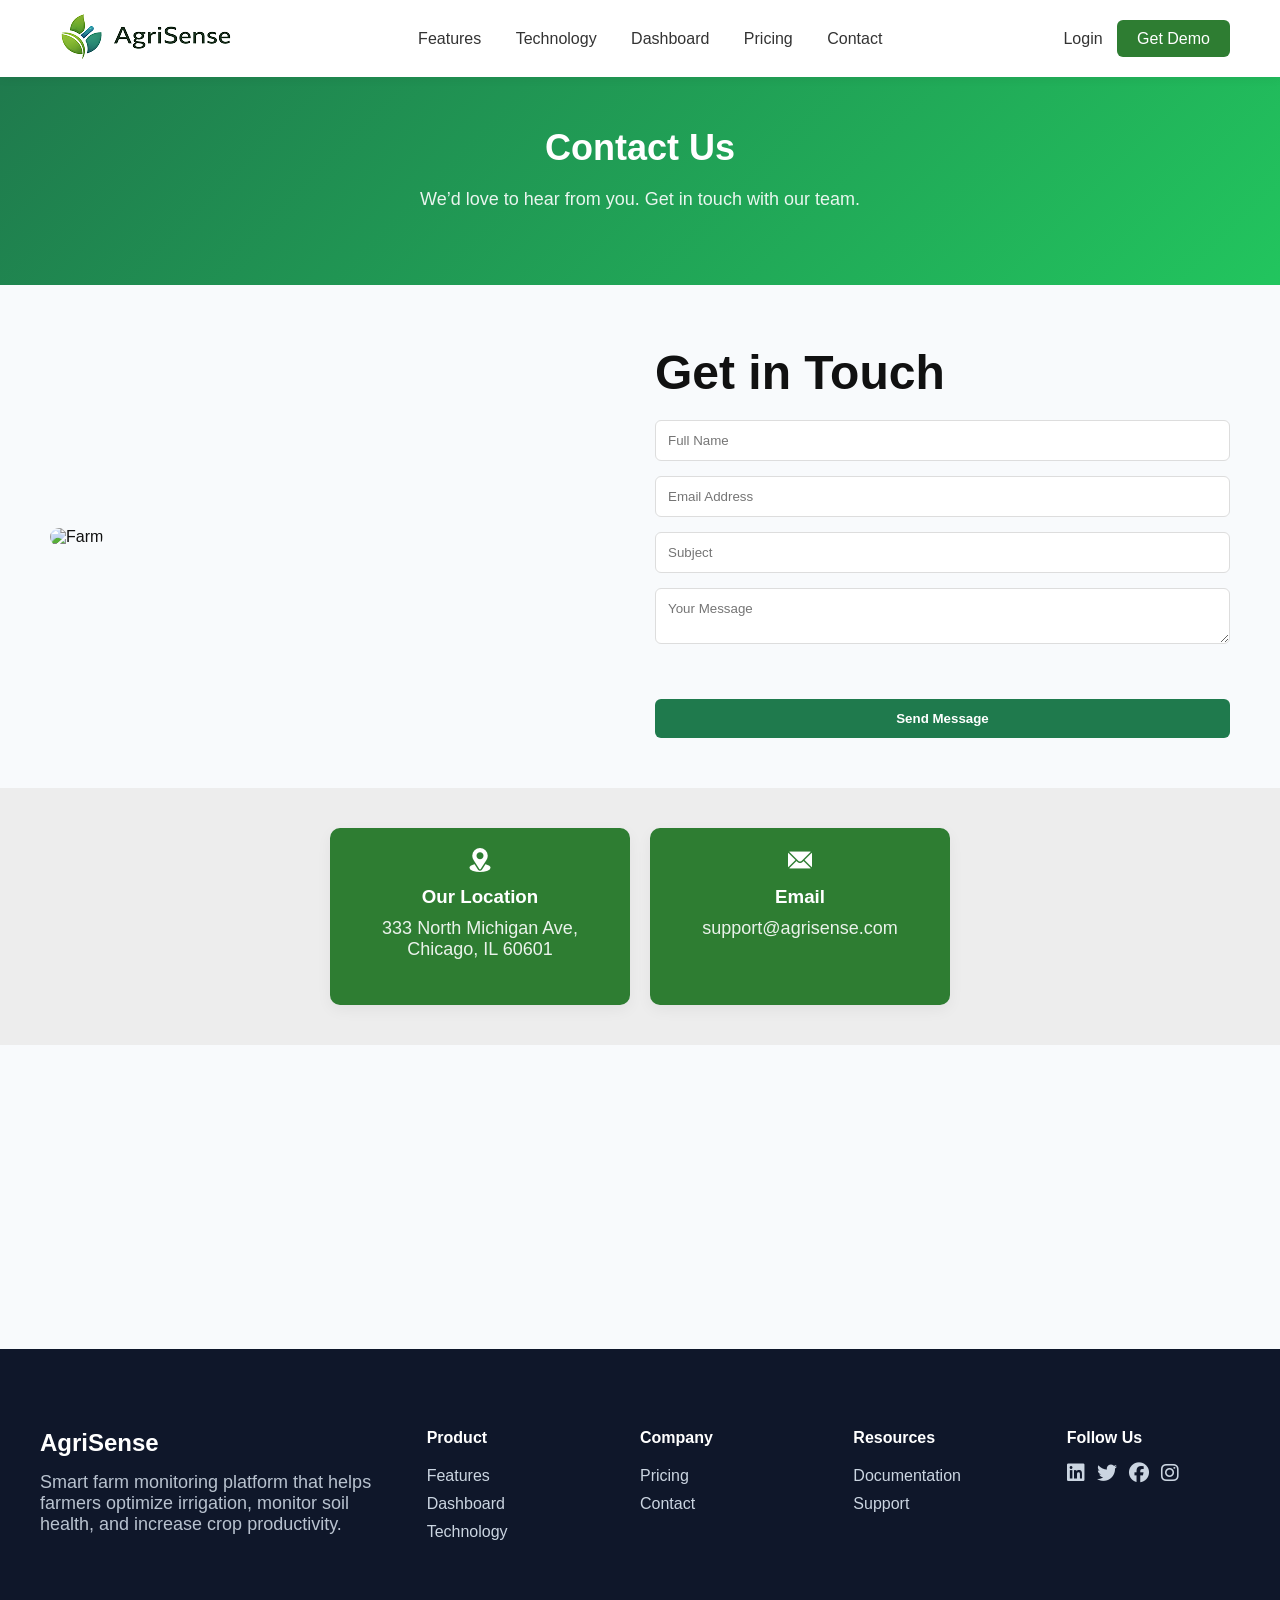
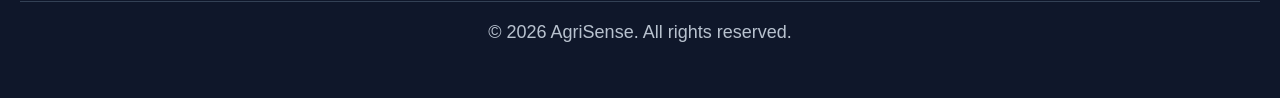
==== contact.html @ ccce17c8 "Add files via upload First commit" ====
<!DOCTYPE html>
<html lang="en">

<head>
    <meta charset="UTF-8">
    <title>AgriSense</title>
    <link rel="stylesheet" href="assets/css/style.css">
    <link rel="stylesheet" href="https://cdnjs.cloudflare.com/ajax/libs/font-awesome/6.5.0/css/all.min.css">
</head>

<body>

    <!-- Navbar -->
    <header class="navbar">
        <div class="logo">
            <a href="/"><img src="assets/images/logo.png" alt=""></a>
        </div>
        <nav>
            <a href="/#features">Features</a>
            <a href="technology.html">Technology</a>
            <a href="/#dashboard">Dashboard</a>
            <a href="pricing.html">Pricing</a>
            <a href="contact.html">Contact</a>
        </nav>
        <div class="nav-btns">
            <a href="login.html" class="login">Login</a>
            <a href="javascript:void(0)" class="demo" onclick="openModal()">Get Demo</a>
        </div>
    </header>


    <section class="banner">
        <h1>Contact Us</h1>
        <p>We’d love to hear from you. Get in touch with our team.</p>
    </section>

    <!-- CONTACT SECTION -->
    <section class="contact-container">

        <!-- LEFT IMAGE -->
        <div class="contact-image">
            <img src="assets/images/contact-image.jpg" alt="Farm">
        </div>

        <!-- RIGHT FORM -->
        <div class="contact-form">
            <h2>Get in Touch</h2>
            <form id="contactform">
                <input type="text" id="name1" placeholder="Full Name" required>
                <input type="email" id="email1" placeholder="Email Address" required>
                <input type="text" id="subject1" placeholder="Subject" required>

                <textarea id="message1" placeholder="Your Message" required></textarea>

                <p class="form-msg" id="formMsg"></p>

                <button type="submit">Send Message</button>
            </form>

        </div>

    </section>

    <!-- CONTACT INFO -->
    <section class="contact-info">

        <div class="info-card">
            <img src="assets/images/location.png">
            <h3>Our Location</h3>
            <p>333 North Michigan Ave, Chicago, IL 60601</p>
        </div>

        <div class="info-card">
            <img src="assets/images/mail.png">
            <h3>Email</h3>
            <p>support@agrisense.com</p>
        </div>

    </section>

    <!-- MAP -->
    <section class="map">
        <iframe
            src="https://www.google.com/maps/embed?pb=!1m18!1m12!1m3!1d2161.92524422779!2d-87.6268743253891!3d41.88790976480216!2m3!1f0!2f0!3f0!3m2!1i1024!2i768!4f13.1!3m3!1m2!1s0x880e2caf27de8c59%3A0x4c0ea507e15569c0!2s333%20N%20Michigan%20Ave%2C%20Chicago%2C%20IL%2060601%2C%20USA!5e1!3m2!1sen!2sin!4v1774599712881!5m2!1sen!2sin"
            width="600" height="450" style="border:0;" allowfullscreen="" loading="lazy"
            referrerpolicy="no-referrer-when-downgrade"></iframe>
    </section>
    <!-- Footer -->
    <footer class="footer">

        <div class="footer-container">

            <!-- Logo + About -->
            <div class="footer-col">
                <h3 class="footer-logo">AgriSense</h3>
                <p>
                    Smart farm monitoring platform that helps farmers optimize irrigation,
                    monitor soil health, and increase crop productivity.
                </p>
            </div>

            <!-- Product -->
            <div class="footer-col">
                <h4>Product</h4>
                <ul>
                    <li><a href="/#features">Features</a></li>
                    <li><a href="/#dashboard">Dashboard</a></li>
                    <li><a href="technology.html">Technology</a></li>
                </ul>
            </div>

            <!-- Company -->
            <div class="footer-col">
                <h4>Company</h4>
                <ul>
                    <!-- <li><a href="comming-soon.html">About</a></li> -->
                    <li><a href="pricing.html">Pricing</a></li>
                    <li><a href="contact.html">Contact</a></li>
                </ul>
            </div>

            <!-- Resources -->
            <div class="footer-col">
                <h4>Resources</h4>
                <ul>
                    <li><a href="contact.html">Documentation</a></li>
                    <!-- <li><a href="comming-soon.html">Blog</a></li> -->
                    <li><a href="contact.html">Support</a></li>
                </ul>
            </div>
            <!-- Social -->
            <div class="footer-col">
                <h4>Follow Us</h4>
                <div class="social-icons">
                    <a href="contact.html"><i class="fab fa-linkedin"></i></a>
                    <a href="contact.html"><i class="fab fa-twitter"></i></a>
                    <a href="contact.html"><i class="fab fa-facebook"></i></a>
                    <a href="contact.html"><i class="fab fa-instagram"></i></a>
                </div>
            </div>
        </div>

        <div class="footer-bottom">
            <p>© 2026 AgriSense. All rights reserved.</p>
        </div>

    </footer>
    <div class="modal" id="demoModal">

        <div class="modal-content" id="modalBox">

            <span class="close" onclick="closeModal()">&times;</span>

            <h2>Request a Demo</h2>
            <p>See how AgriSense can transform your farm.</p>

            <form id="demoForm">

                <input type="text" id="name" placeholder="Full Name" required>
                <input type="email" id="email" placeholder="Email Address" required>
                <input type="text" id="farm" maxlength="10" placeholder="Farm Size" required>

                <p class="error" id="formError"></p>

                <button type="submit">Submit Request</button>

            </form>

        </div>

    </div>
    <script>
        const modal = document.getElementById("demoModal");
        const form = document.getElementById("demoForm");
        const error = document.getElementById("formError");
        const box = document.getElementById("modalBox");

        function openModal() {
            document.getElementById("demoModal").style.display = "flex";
        }

        function closeModal() {
            document.getElementById("demoModal").style.display = "none";
        }

        /* close outside */
        window.onclick = function (e) {
            const modal = document.getElementById("demoModal");
            if (e.target === modal) {
                modal.style.display = "none";
            }
        }

        /* FORM VALIDATION */
        form.addEventListener("submit", function (e) {
            e.preventDefault();

            const name = document.getElementById("name").value;
            const email = document.getElementById("email").value;

            if (name === "" || email === "") {
                error.innerText = "Please fill all required fields";

                box.classList.add("shake");
                setTimeout(() => box.classList.remove("shake"), 300);
            } else {
                error.classList.add("success");
                error.innerText = "✅ Request submitted successfully!";

                form.reset();
            }
        });

        const contactform = document.getElementById("contactform");
        const msg = document.getElementById("formMsg");

        contactform.addEventListener("submit", function (e) {
            e.preventDefault();

            const name = document.getElementById("name1").value.trim();
            const email = document.getElementById("email1").value.trim();
            const subject = document.getElementById("subject1").value.trim();
            const message = document.getElementById("message1").value.trim();

            // Email regex
            const emailPattern = /^[^ ]+@[^ ]+\.[a-z]{2,3}$/;

            if (name === "" || email === "" || message === "") {
                showError("Please fill all required fields");
            }
            else if (!email.match(emailPattern)) {
                showError("Please enter a valid email");
            }
            else {
                msg.classList.remove("error");
                msg.classList.add("success");
                msg.innerText = "✅ Thank you for contacting us. We will get back to you shortly.";
                contactform.reset();
            }
        });

        function showError(text) {
            msg.classList.remove("success");
            msg.classList.add("error");
            msg.innerText = text;
        }
        document.getElementById("farm").addEventListener("input", function () {
            this.value = this.value.replace(/[^0-9]/g, "");
        });
    </script>

</body>

</html>
---- assets/css/style.css ----
* {
    margin: 0;
    padding: 0;
    box-sizing: border-box;
    font-family: Arial;
}

body {
    background: #f8fafc;
    color: #111;
    font-family: sans-serif;
}

a {
    text-decoration: none;

}

/* Navbar */

.navbar {
    position: fixed;
    display: flex;
    justify-content: space-between;
    top: 0;
    align-items: center;
    padding: 5px 50px;
    width: 100%;
    z-index: 1000;
    background: white;
    backdrop-filter: blur(10px);
    box-shadow: 0 2px 10px rgba(0, 0, 0, 0.05);

}

nav a {
    margin: 0 15px;
    text-decoration: none;
    color: #333;
    font-size: 16px;
}

.demo {
    background: #2E7D32;
    color: white;
    border: none;
    padding: 10px 20px;
    border-radius: 6px;
    font-size: 16px;
}

.login {
    border: none;
    background: none;
    margin-right: 10px;
    font-size: 16px;
    color: #333;
}

/* challenges section */

.problem-section {
    padding: 50px 30px;
    background: #c8fccb48;
}

.container {
    max-width: 1200px;
    margin: auto;
}

.section-header {
    text-align: center;
    margin-bottom: 60px;
}

.section-header h2 {
    font-size: 40px;
    margin-bottom: 10px;
}

.section-header p {
    color: #6b7280;
    max-width: 650px;
    margin: auto;
}

/* GRID */

.problem-grid {
    display: grid;
    grid-template-columns: 1fr 1fr;
    gap: 60px;
    align-items: center;
}

/* CARDS */

.problem-cards {
    display: grid;
    gap: 20px;
}

.problem-card {
    display: flex;
    gap: 18px;
    background: white;
    padding: 22px;
    border-radius: 14px;
    box-shadow: 0 8px 20px rgba(0, 0, 0, 0.05);
    transition: 0.3s;
}

.problem-card:hover {
    transform: translateY(-6px);
    box-shadow: 0 12px 30px rgba(0, 0, 0, 0.1);
}

.problem-card h3 {
    margin: 0;
    font-size: 18px;
}

.problem-card p {
    margin-top: 5px;
    color: #6b7280;
    font-size: 14px;
}

/* ICONS */

.icon {
    font-size: 26px;
    width: 50px;
    height: 50px;
    display: flex;
    align-items: center;
    justify-content: center;
    border-radius: 12px;
}

.red {
    background: #fee2e2;
}

.green {
    background: #dcfce7;
}

.orange {
    background: #fed7aa;
}

.blue {
    background: #dbeafe;
}

/* IMAGE */
.problem-image {
    text-align: center;
}

.problem-image img {
    width: 100%;
}

/* RESPONSIVE */

@media(max-width:900px) {
    .problem-grid {
        grid-template-columns: 1fr;
        text-align: center;
    }

    .problem-image {
        order: -1;
    }

    .problem-card {
        text-align: left;
    }

}

/* solution */
.solution-section {
    padding: 50px 20px;
    background: #ffffff;
    font-family: Inter, sans-serif;
}

.container {
    max-width: 1200px;
    margin: auto;
}

.solution-grid {
    display: grid;
    grid-template-columns: 1fr 1fr;
    gap: 60px;
    align-items: center;
}

/* TEXT */

.solution-content h2 {
    font-size: 38px;
    margin-bottom: 20px;
}

.solution-content p {
    color: #6b7280;
    font-size: 16px;
    margin-bottom: 35px;
    line-height: 1.6;
}

/* HIGHLIGHTS */

.solution-highlights {
    display: grid;
    grid-template-columns: 1fr 1fr;
    gap: 18px;
}

.highlight {
    display: flex;
    align-items: center;
    gap: 12px;
    background: #f9fafb;
    padding: 14px 18px;
    border-radius: 10px;
    font-weight: 500;
    transition: 0.3s;
}

.highlight:hover {
    background: #ecfdf5;
    transform: translateY(-3px);
}

/* ICON */

.icon {
    font-size: 20px;
}

/* IMAGE */

.solution-image img {
    width: 100%;
    max-width: 520px;
    border-radius: 14px;
    box-shadow: 0 20px 40px rgba(0, 0, 0, 0.1);
}

/* RESPONSIVE */

@media(max-width:900px) {

    .solution-grid {
        grid-template-columns: 1fr;
        text-align: center;
    }

    .solution-highlights {
        grid-template-columns: 1fr;
    }

}

/* features */

.features-section {
    padding: 50px 20px;
    background: #f9fafb;
    font-family: Inter, sans-serif;
}

.container {
    max-width: 1200px;
    margin: auto;
}

.section-header {
    text-align: center;
    margin-bottom: 60px;
}

.section-header h2 {
    font-size: 38px;
    margin-bottom: 10px;
}

.section-header p {
    color: #6b7280;
    max-width: 650px;
    margin: auto;
}

/* GRID */

.features-grid {
    display: grid;
    grid-template-columns: repeat(4, 1fr);
    gap: 25px;
}

/* CARD */

.feature-card {
    background: white;
    padding: 30px;
    border-radius: 14px;
    text-align: center;
    box-shadow: 0 10px 25px rgba(0, 0, 0, 0.05);
    transition: 0.3s;
}

.feature-card:hover {
    transform: translateY(-8px);
    background: #2E7D32;
    box-shadow: 0 18px 40px rgba(0, 0, 0, 0.1);
}

.feature-icon {
    font-size: 36px;
    margin-bottom: 15px;
}

.feature-card h3 {
    font-size: 18px;
    margin-bottom: 10px;
}

.feature-card p {
    font-size: 14px;
    color: #6b7280;
    line-height: 1.6;
}

.feature-card:hover p {
    color: #ffffff;
}

/* RESPONSIVE */

@media(max-width:1000px) {

    .features-grid {
        grid-template-columns: repeat(2, 1fr);
    }

}

@media(max-width:600px) {

    .features-grid {
        grid-template-columns: 1fr;
    }

}


/* stats */

.stats-section {
    padding: 80px 20px;
    background: #2E7D32;
    color: white;
    font-family: Inter, sans-serif;
}

.container {
    max-width: 1200px;
    margin: auto;
}

.stats-header {
    text-align: center;
    margin-bottom: 60px;
}

.stats-header h2 {
    font-size: 38px;
    margin-bottom: 10px;
}

.stats-header p {
    color: #ffffff;
    max-width: 650px;
    margin: auto;
}

.stats-grid {
    display: grid;
    grid-template-columns: repeat(4, 1fr);
    gap: 30px;
    text-align: center;
}

.stat-card {
    background: rgba(255, 255, 255, 0.1);
    padding: 40px 20px;
    border-radius: 14px;
    backdrop-filter: blur(10px);
    transition: 0.3s;
}

.stat-card:hover {
    transform: translateY(-6px);
    background: rgba(255, 255, 255, 0.2);
}

.stat-card h2 {
    font-size: 40px;
    margin-bottom: 10px;
}

.stat-card p {
    font-size: 16px;
    opacity: 0.9;
}

/* Responsive */

@media(max-width:900px) {

    .stats-grid {
        grid-template-columns: repeat(2, 1fr);
    }

}

@media(max-width:500px) {

    .stats-grid {
        grid-template-columns: 1fr;
    }

}

/* dashboard perview */
.dashboard-preview {
    padding: 50px 20px;
    background: #f9fafb;
    font-family: Inter, sans-serif;
}

.container {
    max-width: 1200px;
    margin: auto;
}

.dashboard-content {
    display: flex;
    align-items: center;
    gap: 60px;
    flex-wrap: wrap;
}

.dashboard-text {
    flex: 1;
}

.dashboard-text h2 {
    font-size: 36px;
    margin-bottom: 15px;
    color: #111827;
}

.dashboard-text p {
    color: #6b7280;
    margin-bottom: 20px;
}

.dashboard-features {
    list-style: none;
    padding: 0;
    margin-bottom: 25px;
}

.dashboard-features li {
    margin-bottom: 10px;
    color: #374151;
}

.btn-demo {
    display: inline-block;
    padding: 12px 24px;
    background: #1E7D32;
    color: white;
    text-decoration: none;
    border-radius: 8px;
    font-weight: 600;
}

.btn-demo:hover {
    background: #2E7D32;
}

.dashboard-image {
    flex: 1;
}

.dashboard-image img {
    width: 100%;
    border-radius: 12px;
    box-shadow: 0 20px 40px rgba(0, 0, 0, 0.1);
}

/* Hero */

.hero {
    display: flex;
    align-items: center;
    justify-content: space-between;
    padding: 50px;
    margin-top: 77px;
}

.hero-left {
    width: 50%;
}

.hero-left h1 {
    font-size: 50px;
    margin-bottom: 20px;
}

.hero-left p {
    font-size: 18px;
    margin-bottom: 30px;
    color: #555;
}

.hero-right img {
    width: 500px;
}


/* Buttons */

.primary {
    background: #2E7D32;
    color: white;
    border: none;
    padding: 14px 28px;
    border-radius: 8px;
    margin-right: 10px;
}

.secondary {
    border: 1px solid #2E7D32;
    padding: 14px 28px;
    background: white;
    border-radius: 8px;
    color: #2E7D32;
    font-weight: 600;


}

/* how it works */

.how-section {
    padding: 50px 20px;
    background: #ffffff;
    font-family: Inter, sans-serif;
}

.container {
    max-width: 1200px;
    margin: auto;
}

.section-header {
    text-align: center;
    margin-bottom: 70px;
}

.section-header h2 {
    font-size: 38px;
    margin-bottom: 10px;
}

.section-header p {
    color: #6b7280;
    max-width: 650px;
    margin: auto;
}

/* STEPS GRID */

.steps-grid {
    display: grid;
    grid-template-columns: repeat(4, 1fr);
    gap: 25px;
    margin-bottom: 80px;
}

.step-card {
    background: #f9fafb;
    padding: 30px;
    border-radius: 14px;
    text-align: center;
    box-shadow: 0 10px 25px rgba(0, 0, 0, 0.05);
    transition: 0.3s;
    border: 2px solid #2E7D32;
}

.step-card:hover {
    transform: translateY(-8px);
    background: #ecfdf5;
}

.step-number {
    width: 45px;
    height: 45px;
    background: #2E7D32;
    color: white;
    display: flex;
    align-items: center;
    justify-content: center;
    border-radius: 50%;
    font-weight: bold;
    margin: auto;
    margin-bottom: 15px;
}

.step-card h3 {
    font-size: 18px;
    margin-bottom: 10px;
}

.step-card p {
    font-size: 14px;
    color: #6b7280;
}

/* ARCHITECTURE */

.architecture {
    display: flex;
    align-items: center;
    justify-content: center;
    gap: 20px;
    font-size: 18px;
    flex-wrap: wrap;
}

.arch-item {
    background: #f1f5f9;
    padding: 20px 25px;
    border-radius: 10px;
    text-align: center;
    font-size: 24px;
}

.arch-item p {
    font-size: 14px;
    margin-top: 5px;
    color: #374151;
}

.arrow {
    font-size: 26px;
    color: #2E7D32;
}

/* RESPONSIVE */

@media(max-width:1000px) {

    .steps-grid {
        grid-template-columns: repeat(2, 1fr);
    }

}

@media(max-width:600px) {

    .steps-grid {
        grid-template-columns: 1fr;
    }

}

/* cta */

.cta-section {
    background: linear-gradient(135deg, #2E7D32, #3cb371);
    padding: 50px 20px;
    text-align: center;
    color: white;
    font-family: Inter, sans-serif;
}

.cta-container {
    max-width: 900px;
    margin: auto;
}

.cta-section h2 {
    font-size: 42px;
    margin-bottom: 15px;
}

.cta-section p {
    font-size: 18px;
    margin-bottom: 35px;
    opacity: 0.9;
}

.cta-buttons {
    display: flex;
    justify-content: center;
    gap: 20px;
    flex-wrap: wrap;
}

.btn-primary {
    background: white;
    color: #2E7D32;
    padding: 14px 28px;
    border-radius: 8px;
    font-weight: 600;
    text-decoration: none;
    transition: 0.3s;
}

.btn-primary:hover {
    background: #e6f5ee;
}

.btn-secondary {
    border: 2px solid white;
    padding: 14px 28px;
    border-radius: 8px;
    color: white;
    font-weight: 600;
    text-decoration: none;
    transition: 0.3s;
}

.btn-secondary:hover {
    background: white;
    color: #2E7D32;
}


/* Testimonial */

.testimonial-section {
    padding: 50px 20px;
    background: #f9fafb;
    font-family: Inter, sans-serif;
}

.container {
    max-width: 1200px;
    margin: auto;
}

.testimonial-header {
    text-align: center;
    margin-bottom: 60px;
}

.testimonial-header h2 {
    font-size: 38px;
    margin-bottom: 10px;
}

.testimonial-header p {
    color: #6b7280;
}

.testimonial-grid {
    display: grid;
    grid-template-columns: repeat(3, 1fr);
    gap: 25px;
}

.testimonial-card {
    background: white;
    padding: 30px;
    border-radius: 14px;
    box-shadow: 0 10px 25px rgba(0, 0, 0, 0.05);
    transition: 0.3s;
}

.testimonial-card:hover {
    transform: translateY(-6px);
    box-shadow: 0 20px 40px rgba(0, 0, 0, 0.1);
}

.quote {
    font-size: 15px;
    color: #374151;
    margin-bottom: 20px;
    line-height: 1.6;
}

.farmer-info {
    display: flex;
    align-items: center;
    gap: 12px;
}

.farmer-info img {
    width: 45px;
    height: 45px;
    border-radius: 50%;
    object-fit: cover;
}

.farmer-info h4 {
    margin: 0;
    font-size: 16px;
}

.farmer-info span {
    font-size: 13px;
    color: #6b7280;
}

/* Responsive */

@media(max-width:900px) {

    .testimonial-grid {
        grid-template-columns: 1fr;
    }

}


/* CTA */


/* Footer */

.footer {
    background: #0f172a;
    color: #cbd5e1;
    padding: 80px 20px 30px;
    font-family: Inter, sans-serif;
}

.footer-container {
    max-width: 1200px;
    margin: auto;
    display: grid;
    grid-template-columns: 2fr 1fr 1fr 1fr 1fr;
    gap: 40px;
}

.footer-logo {
    color: #ffffff;
    font-size: 24px;
    margin-bottom: 15px;
}

.footer-col h4 {
    color: white;
    margin-bottom: 15px;
}

.footer-col ul {
    list-style: none;
    padding: 0;
}

.footer-col ul li {
    margin-bottom: 10px;
}

.footer-col ul li a {
    text-decoration: none;
    color: #cbd5e1;
    transition: 0.3s;
}

.footer-col ul li a:hover {
    color: #2E7D32;
}

.social-icons {
    display: flex;
    gap: 12px;
    font-size: 20px;
}

.social-icons a {
    text-decoration: none;
    color: #cbd5e1;
    transition: 0.3s;
}

.social-icons a:hover {
    color: #2E7D32;
}

.footer-bottom {
    text-align: center;
    margin-top: 40px;
    padding-top: 20px;
    border-top: 1px solid #334155;
    font-size: 14px;
}


/* comming soon page css */
.coming-soon {
    height: calc(100vh - 70px);
    display: flex;
    align-items: center;
    justify-content: center;
    text-align: center;
    color: white;
    background: linear-gradient(135deg, #1f7a4d, #22c55e);
    position: relative;
    padding-top: 30px;
}

.overlay {
    position: absolute;
    width: 100%;
    height: 100%;
    top: 0;
    background: rgba(0, 0, 0, 0.3);
}

.content {
    position: relative;
    z-index: 2;
    max-width: 700px;
    padding: 20px;
}

h1 {
    font-size: 32px;
}

h2 {
    font-size: 48px;
    margin: 10px 0;
}

p {
    font-size: 18px;
    opacity: 0.9;
    margin-bottom: 25px;
}

/* COUNTDOWN */
.countdown {
    display: flex;
    justify-content: center;
    gap: 20px;
    margin-bottom: 30px;
    flex-wrap: wrap;
}

.countdown div {
    background: rgba(255, 255, 255, 0.1);
    padding: 15px 20px;
    border-radius: 10px;
    min-width: 80px;
}

.countdown span {
    font-size: 26px;
    font-weight: bold;
}

.countdown p {
    margin-bottom: 0;
}

/* FORM */
.subscribe {
    display: flex;
    justify-content: center;
    gap: 10px;
    flex-wrap: wrap;
}

.subscribe input {
    padding: 12px;
    border: none;
    border-radius: 6px;
    width: 250px;
}

.subscribe button {
    padding: 12px 20px;
    background: white;
    color: #2E7D32;
    border: none;
    border-radius: 6px;
    font-weight: bold;
    cursor: pointer;
}

.subscribe button:hover {
    background: #e6f5ee;
}

/* technology section css */
.banner {
    text-align: center;
    padding: 50px 20px;
    background: linear-gradient(135deg, #1f7a4d, #22c55e);
    color: white;
    margin-top: 77px;
}

.banner h1 {
    font-size: 36px;
    margin-bottom: 20px;
}

/* TECH STACK */
.tech {
    position: relative;
    padding: 20px 50px;
}

.tech h2 {
    text-align: center;

}

.gird {
    display: grid;
    grid-template-columns: repeat(auto-fit, minmax(220px, 1fr));
    gap: 20px;
    padding: 40px;
    max-width: 1100px;
    margin: auto;
}

.card {
    background: #8e8e8e1a;
    backdrop-filter: blur(10px);
    padding: 25px;
    border-radius: 16px;
    text-align: center;
    transition: 0.3s;
}

.card i {
    font-size: 30px;
    margin-bottom: 10px;
    color: #2E7D32;
}

.card:hover {
    transform: translateY(-10px);
    background: rgba(255, 255, 255, 0.2);
}

.card h3 {
    margin-bottom: 10px;
}

/* ARCHITECTURE */
.architecture {
    text-align: center;
    padding: 60px 20px;
    background: #e3e3e3;
}

.flow {
    display: flex;
    justify-content: center;
    align-items: center;
    gap: 20px;
    flex-wrap: wrap;
}

/* NODES */
.node {
    background: white;
    color: #1f7a4d;
    padding: 12px 20px;
    border-radius: 8px;
    font-weight: bold;
}

/* ARROWS */
.arrow {
    width: 50px;
    height: 2px;
    background: #22c55e;
    position: relative;
    animation: flow 1s infinite linear;
}

.arrow::after {
    content: '';
    position: absolute;
    right: -5px;
    top: -4px;
    border-left: 8px solid #22c55e;
    border-top: 5px solid transparent;
    border-bottom: 5px solid transparent;
}

/* ANIMATION */
@keyframes flow {
    0% {
        opacity: 0.3;
    }

    50% {
        opacity: 1;
    }

    100% {
        opacity: 0.3;
    }
}

/* pricing page css */
.toggle {
    display: flex;
    justify-content: center;
    align-items: center;
    gap: 10px;
    margin-bottom: 30px;
    padding-top: 30px;
}

.switch {
    position: relative;
    display: inline-block;
    width: 50px;
    height: 24px;
}

.switch input {
    display: none;
}

.slider {
    position: absolute;
    cursor: pointer;
    top: 0;
    left: 0;
    right: 0;
    bottom: 0;
    background: #ccc;
    border-radius: 34px;
}

.slider:before {
    position: absolute;
    content: "";
    height: 18px;
    width: 18px;
    left: 3px;
    bottom: 3px;
    background: white;
    border-radius: 50%;
    transition: 0.3s;
}

input:checked+.slider {
    background: #22c55e;
}

input:checked+.slider:before {
    transform: translateX(26px);
}

/* PRICING */
.pricing {
    display: flex;
    justify-content: center;
    gap: 25px;
    flex-wrap: wrap;
    padding: 40px;
}

.pricing .card {
    background: #86868650;
    backdrop-filter: blur(10px);
    padding: 30px;
    border-radius: 16px;
    width: 280px;
    transition: 0.3s;
    position: relative;
}

.card.popular {
    background: #ffffff50;
}

.card:hover {
    transform: translateY(-10px);
}

.popular {
    border: 2px solid #2E7D32;
}

.badge {
    position: absolute;
    top: -12px;
    left: 50%;
    transform: translateX(-50%);
    background: #2E7D32;
    padding: 5px 12px;
    border-radius: 20px;
    font-size: 12px;
}

.price {
    font-size: 32px;
    margin: 15px 0;
}

.price span {
    font-size: 14px;
    opacity: 0.8;
}

ul {
    list-style: none;
    padding: 0;
    margin: 20px 0;
}

ul li {
    margin: 10px 0;
}

.pricing a {
    padding: 12px 20px;
    border: none;
    border-radius: 8px;
    background: #2E7D32;
    color: white;
    cursor: pointer;
    font-weight: bold;
}

.pricing a:hover {
    background: #16a34a;
}

/* contact page css */
.contact-container {
    display: flex;
    flex-wrap: wrap;
    padding: 50px;
    gap: 30px;
    align-items: center;
}

.contact-image {
    flex: 1;
}

.contact-image img {
    width: 100%;
    height: 500px;
    object-fit: cover;
    border-radius: 12px;
}

.contact-form {
    flex: 1;
}

.contact-form h2 {
    margin-bottom: 20px;
}

.contact-form form {
    display: flex;
    flex-direction: column;
    gap: 15px;
}

.contact-form input,
.contact-form textarea {
    padding: 12px;
    border: 1px solid #ddd;
    border-radius: 6px;
}

.contact-form button {
    padding: 12px;
    background: #1f7a4d;
    color: white;
    border: none;
    border-radius: 6px;
    cursor: pointer;
}

/* INFO CARDS */
.contact-info {
    display: flex;
    justify-content: center;
    gap: 20px;
    padding: 40px;
    flex-wrap: wrap;
    background: #ededed;
}

.info-card {
    background: #2E7D32;
    padding: 20px;
    text-align: center;
    border-radius: 10px;
    box-shadow: 0 5px 15px rgba(0, 0, 0, 0.05);
    width: 300px;
    color: #ffff;
}

.info-card img {
    width: 24px;
    margin-bottom: 10px;
    filter: invert(1);
}

.info-card h3 {
    margin-bottom: 10px;
}

/* MAP */
.map iframe {
    width: 100%;
    height: 300px;
    border: none;
}

/* .login page css */
.login-container {
    width: 100%;
    display: flex;
    justify-content: center;
    background: url(../images/login.jpg) no-repeat center center/cover;
    height: 100vh;
}

/* CARD */
.login-card {
    background: rgba(255, 255, 255, 0.1);
    backdrop-filter: blur(15px);
    padding: 40px;
    border-radius: 16px;
    width: 400px;
    text-align: center;
    color: white;
    animation: fadeIn 0.6s ease;
    margin: 30px;
}

.login-card p {
    font-size: 24px;
}

/* INPUT */
.input-box {
    position: relative;
    margin: 20px 0;
    margin-bottom: 30px;
}


.input-box input {
    width: 100%;
    padding: 12px;
    border: none;
    border-radius: 6px;
    outline: none;
}

.input-box label {
    position: absolute;
    left: 12px;
    top: 12px;
    color: #555;
    transition: 0.3s;
    pointer-events: none;
}

/* FLOAT LABEL */
.input-box input:focus+label,
.input-box input:valid+label {
    top: -18px;
    font-size: 12px;
    color: #ffffff;
}

/* BUTTON */
button {
    width: 100%;
    padding: 12px;
    background: #2E7D32;
    border: none;
    border-radius: 6px;
    color: white;
    font-weight: bold;
    cursor: pointer;
}

button:hover {
    background: #16a34a;
}

/* ERROR */
.error {
    color: #ff4d4d;
    font-size: 14px !important;
    min-height: 20px;
}

/* ANIMATION */
@keyframes fadeIn {
    from {
        opacity: 0;
        transform: translateY(20px);
    }

    to {
        opacity: 1;
        transform: translateY(0);
    }
}

/* SHAKE */
.shake {
    animation: shake 0.3s;
}

@keyframes shake {
    0% {
        transform: translateX(0);
    }

    25% {
        transform: translateX(-5px);
    }

    50% {
        transform: translateX(5px);
    }

    75% {
        transform: translateX(-5px);
    }

    100% {
        transform: translateX(0);
    }
}

.signup-text {
    margin-top: 15px;
    font-size: 14px;
    color: #ddd;
}

.signup-text a {
    color: #22c55e;
    text-decoration: none;
    font-weight: 600;
}

.signup-text a:hover {
    text-decoration: underline;
}

/* popup css */
/* BUTTON */
.demo-btn {
    padding: 12px 22px;
    background: #22c55e;
    color: #000000;
    border: none;
    border-radius: 8px;
    cursor: pointer;
    font-weight: 600;
}

/* BACKDROP */
.modal {
    display: none;
    position: fixed;
    top: 0;
    left: 0;
    width: 100%;
    height: 100%;
    background: rgba(0, 0, 0, 0.7);
    justify-content: center;
    align-items: center;
    z-index: 1000;
}

/* MODAL */
.modal-content {
    background: #ffffff;
    /* backdrop-filter: blur(15px); */
    padding: 30px;
    border-radius: 16px;
    width: 500px;
    color: #000000;
    text-align: center;
    animation: fadeIn 0.4s ease;
    position: relative;
}

/* CLOSE */
.close {
    position: absolute;
    top: 12px;
    right: 15px;
    font-size: 20px;
    cursor: pointer;
}

/* FORM */
.modal-content form {
    display: flex;
    flex-direction: column;
    gap: 12px;
    margin-top: 15px;
}

.modal-content input {
    padding: 12px;
    border: 1px solid #000000;
    border-radius: 6px;
    outline: none;
}

.modal-content button {
    padding: 12px;
    background: #22c55e;
    border: none;
    border-radius: 6px;
    color: white;
    cursor: pointer;
}

/* ERROR */
.error {
    color: #ff4d4d;
    font-size: 13px !important;
    min-height: 18px;
}

/* SUCCESS */
.success {
    color: #22c55e;
    font-weight: bold;
}

/* ANIMATION */
@keyframes fadeIn {
    from {
        opacity: 0;
        transform: scale(0.9);
    }

    to {
        opacity: 1;
        transform: scale(1);
    }
}

/* SHAKE */
.shake {
    animation: shake 0.3s;
}

@keyframes shake {
    0% {
        transform: translateX(0);
    }

    25% {
        transform: translateX(-6px);
    }

    50% {
        transform: translateX(6px);
    }

    75% {
        transform: translateX(-6px);
    }

    100% {
        transform: translateX(0);
    }
}


/* signup page css */
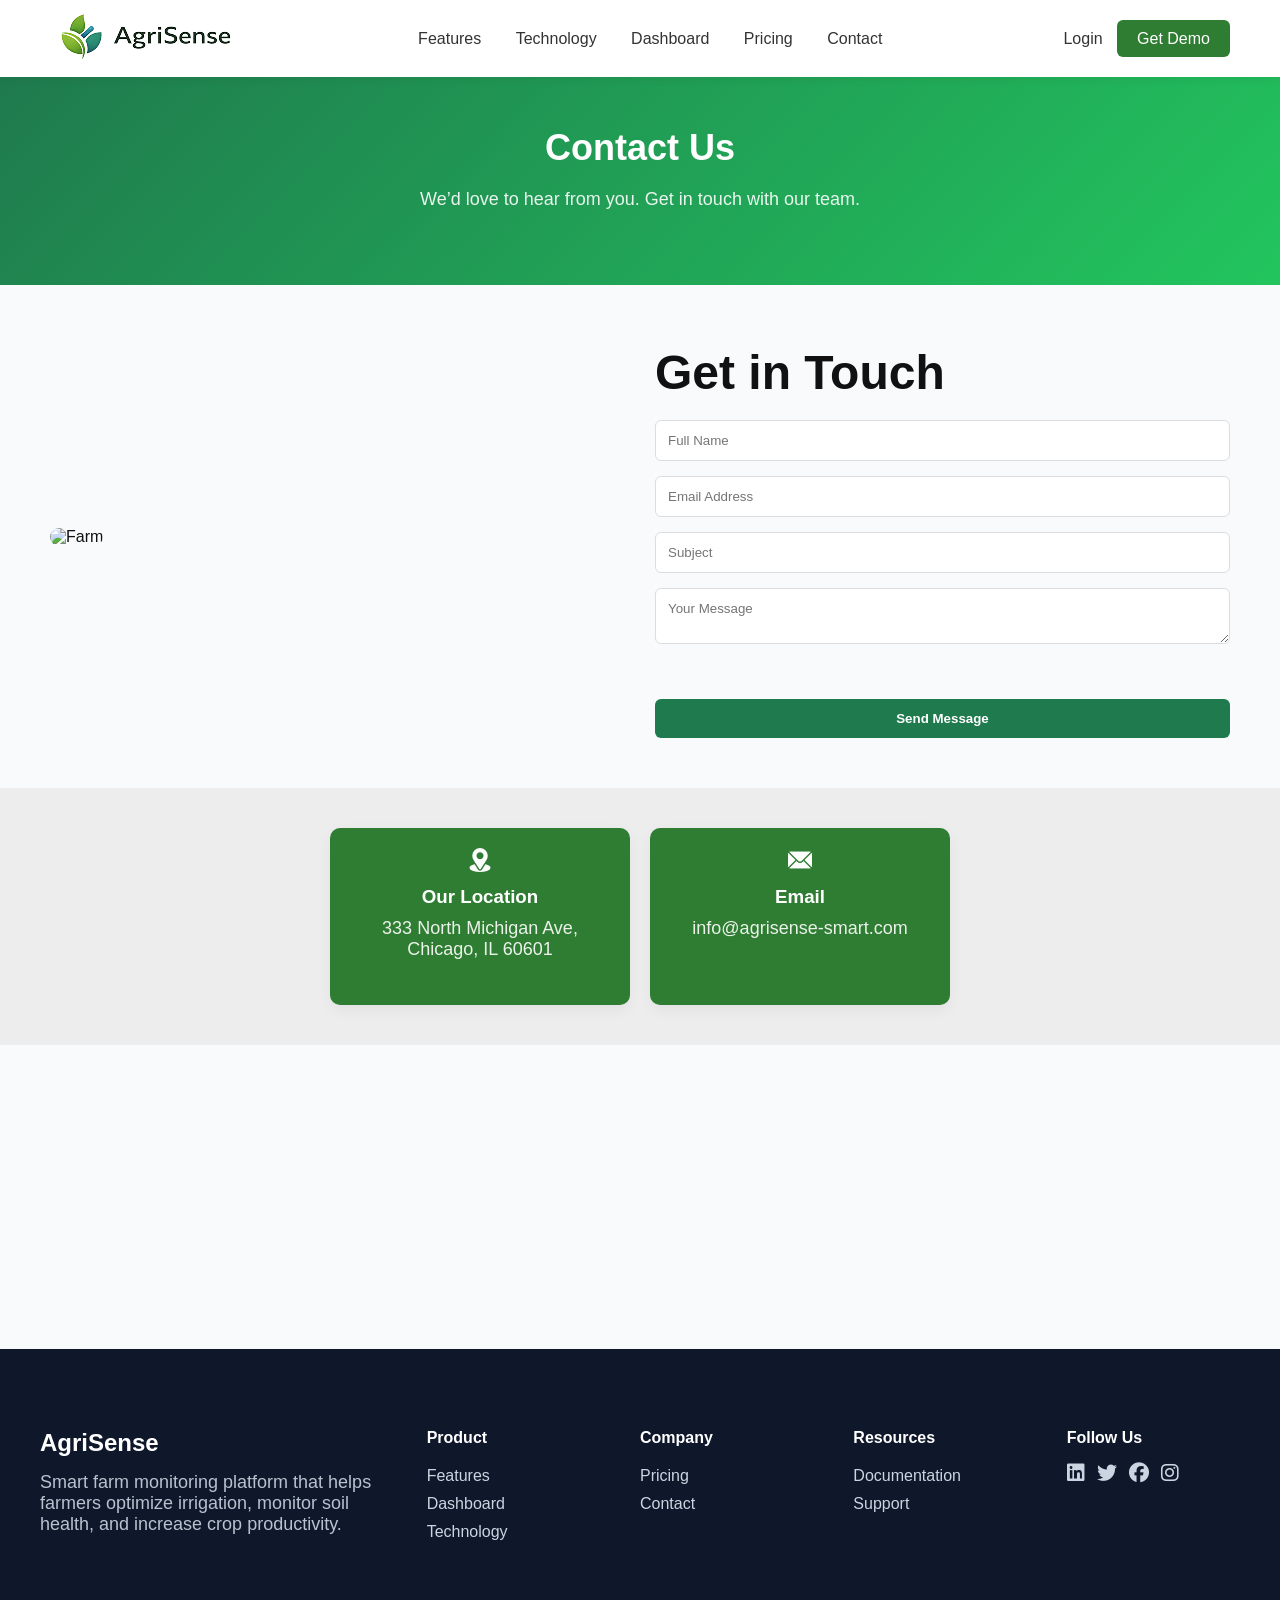
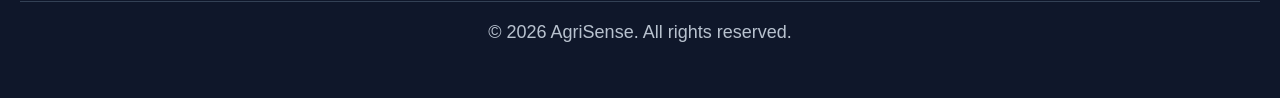
==== commit a885b6eb: "Update contact.html" ====
--- a/contact.html
+++ b/contact.html
@@ -73,7 +73,7 @@
         <div class="info-card">
             <img src="assets/images/mail.png">
             <h3>Email</h3>
-            <p>support@agrisense.com</p>
+            <p>info@agrisense-smart.com</p>
         </div>
 
     </section>
@@ -251,4 +251,4 @@
 
 </body>
 
-</html>+</html>
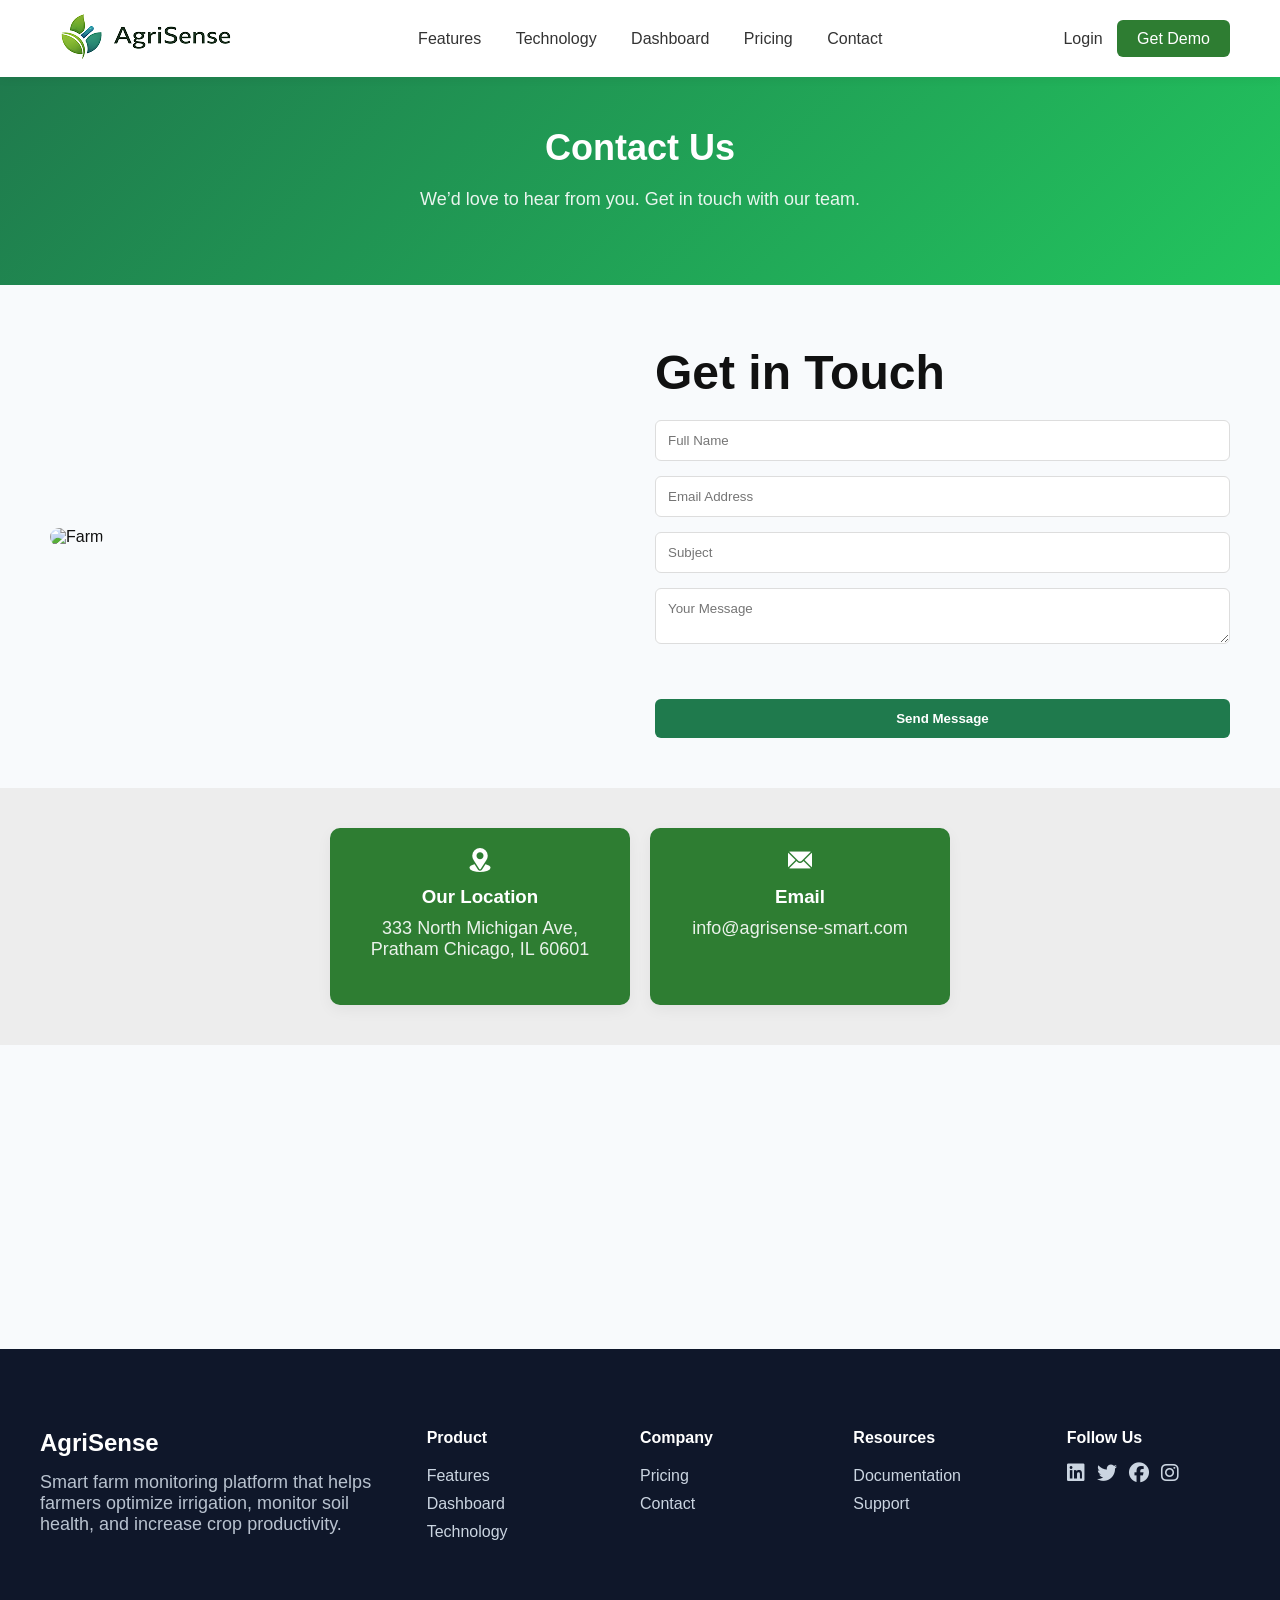
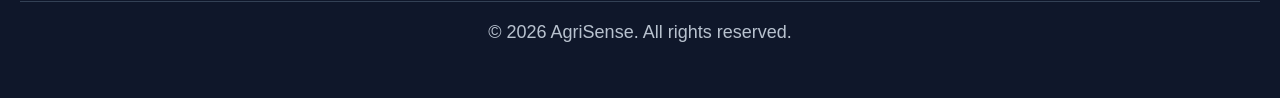
==== commit d7c2a71b: "Update contact.html Test temporary" ====
--- a/contact.html
+++ b/contact.html
@@ -67,7 +67,7 @@
         <div class="info-card">
             <img src="assets/images/location.png">
             <h3>Our Location</h3>
-            <p>333 North Michigan Ave, Chicago, IL 60601</p>
+            <p>333 North Michigan Ave, Pratham Chicago, IL 60601</p>
         </div>
 
         <div class="info-card">
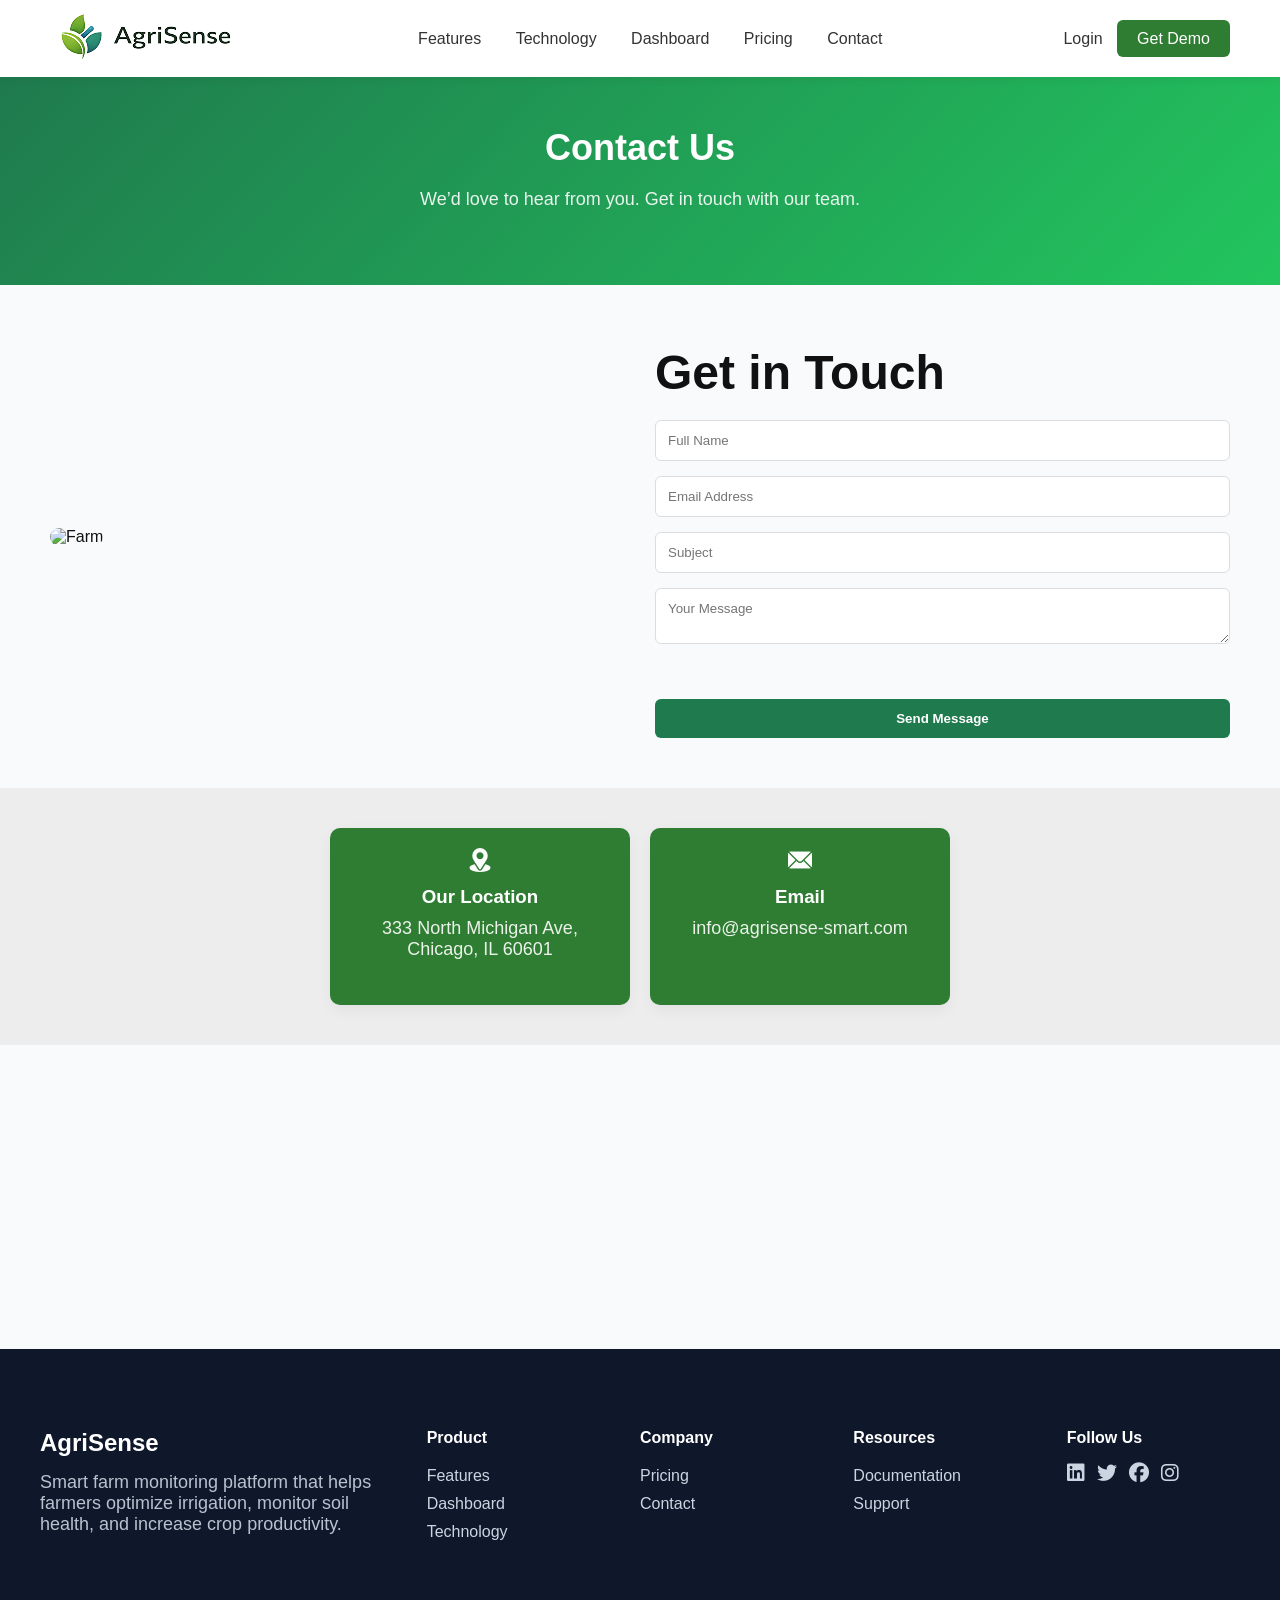
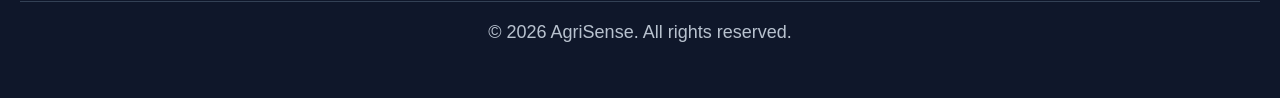
==== commit 631ae27e: "Update contact.html Reverted" ====
--- a/contact.html
+++ b/contact.html
@@ -67,7 +67,7 @@
         <div class="info-card">
             <img src="assets/images/location.png">
             <h3>Our Location</h3>
-            <p>333 North Michigan Ave, Pratham Chicago, IL 60601</p>
+            <p>333 North Michigan Ave, Chicago, IL 60601</p>
         </div>
 
         <div class="info-card">
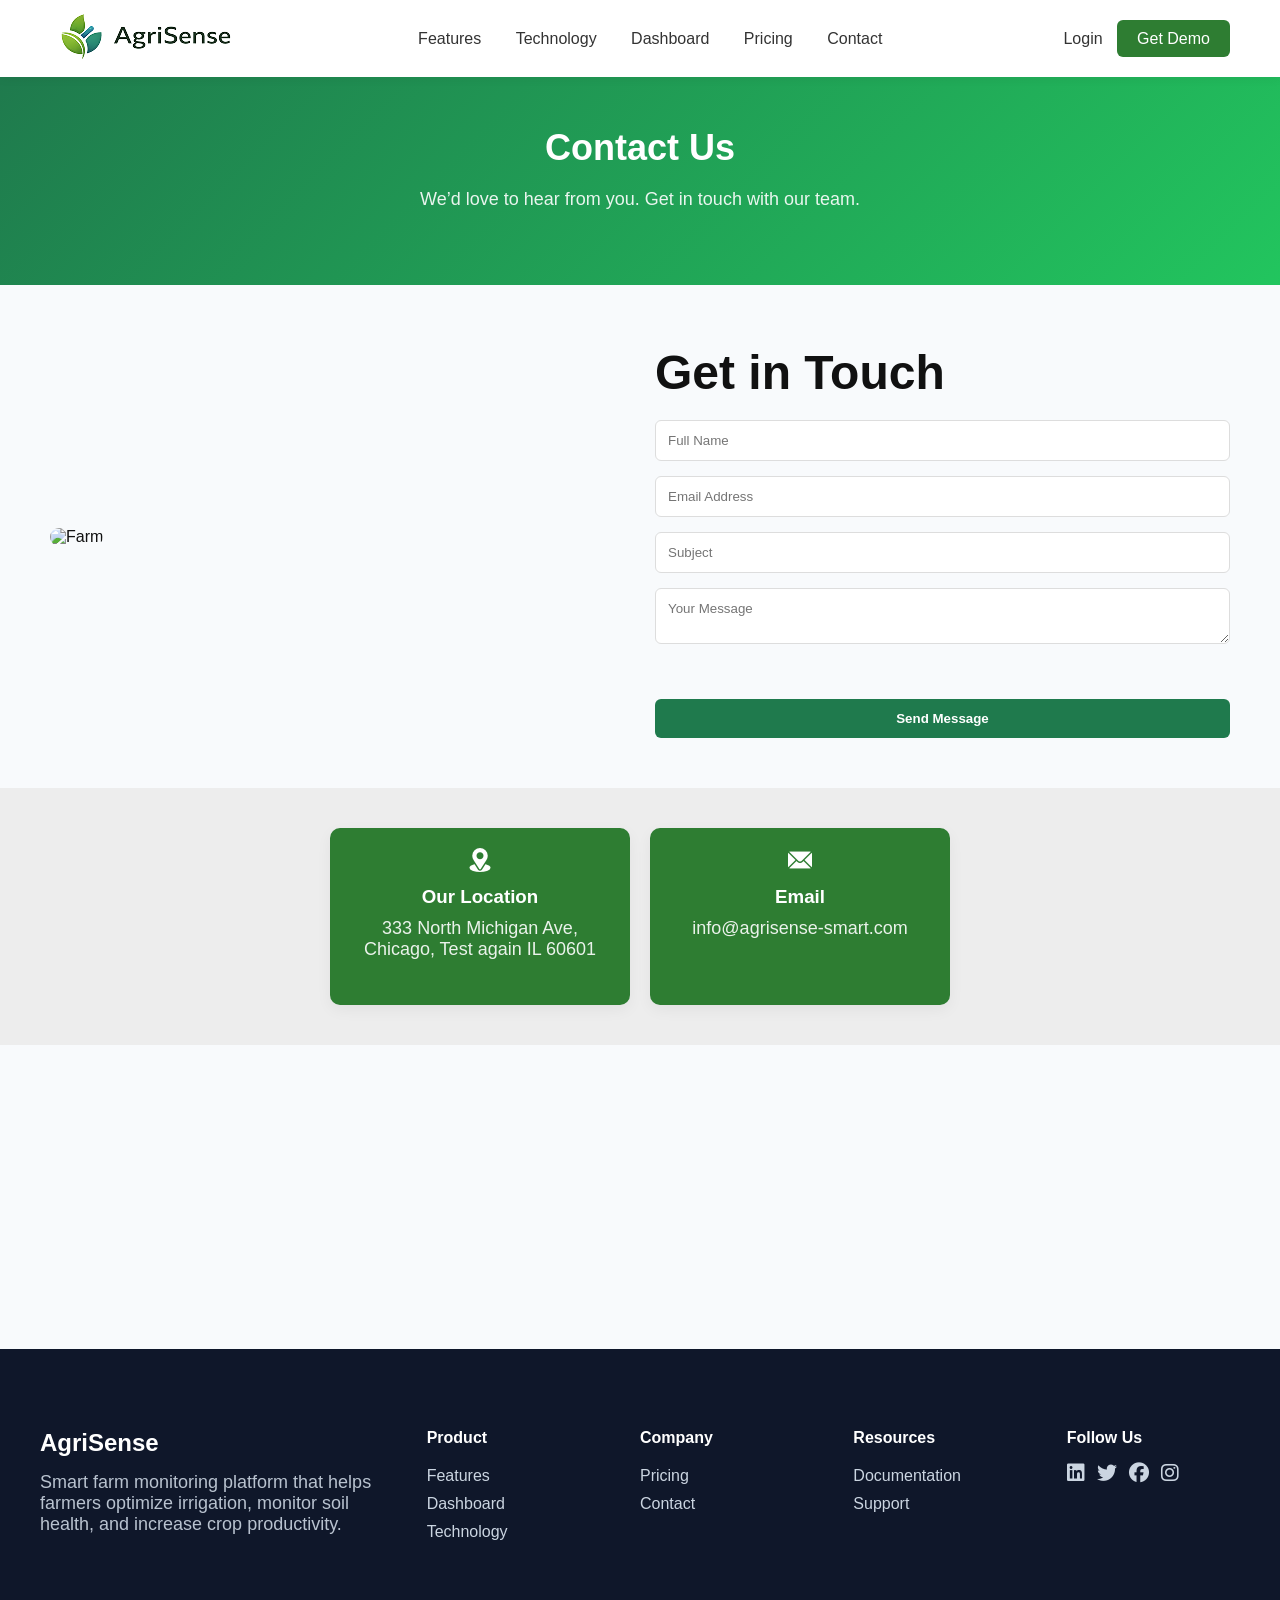
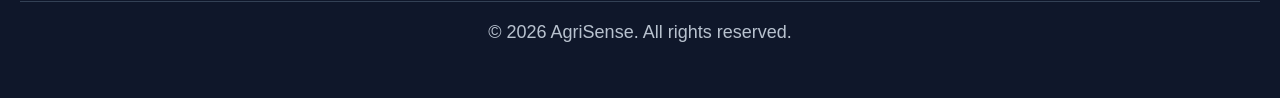
==== commit 68cfbed2: "Update contact.html temp change for domain test" ====
--- a/contact.html
+++ b/contact.html
@@ -67,7 +67,7 @@
         <div class="info-card">
             <img src="assets/images/location.png">
             <h3>Our Location</h3>
-            <p>333 North Michigan Ave, Chicago, IL 60601</p>
+            <p>333 North Michigan Ave, Chicago, Test again IL 60601</p>
         </div>
 
         <div class="info-card">
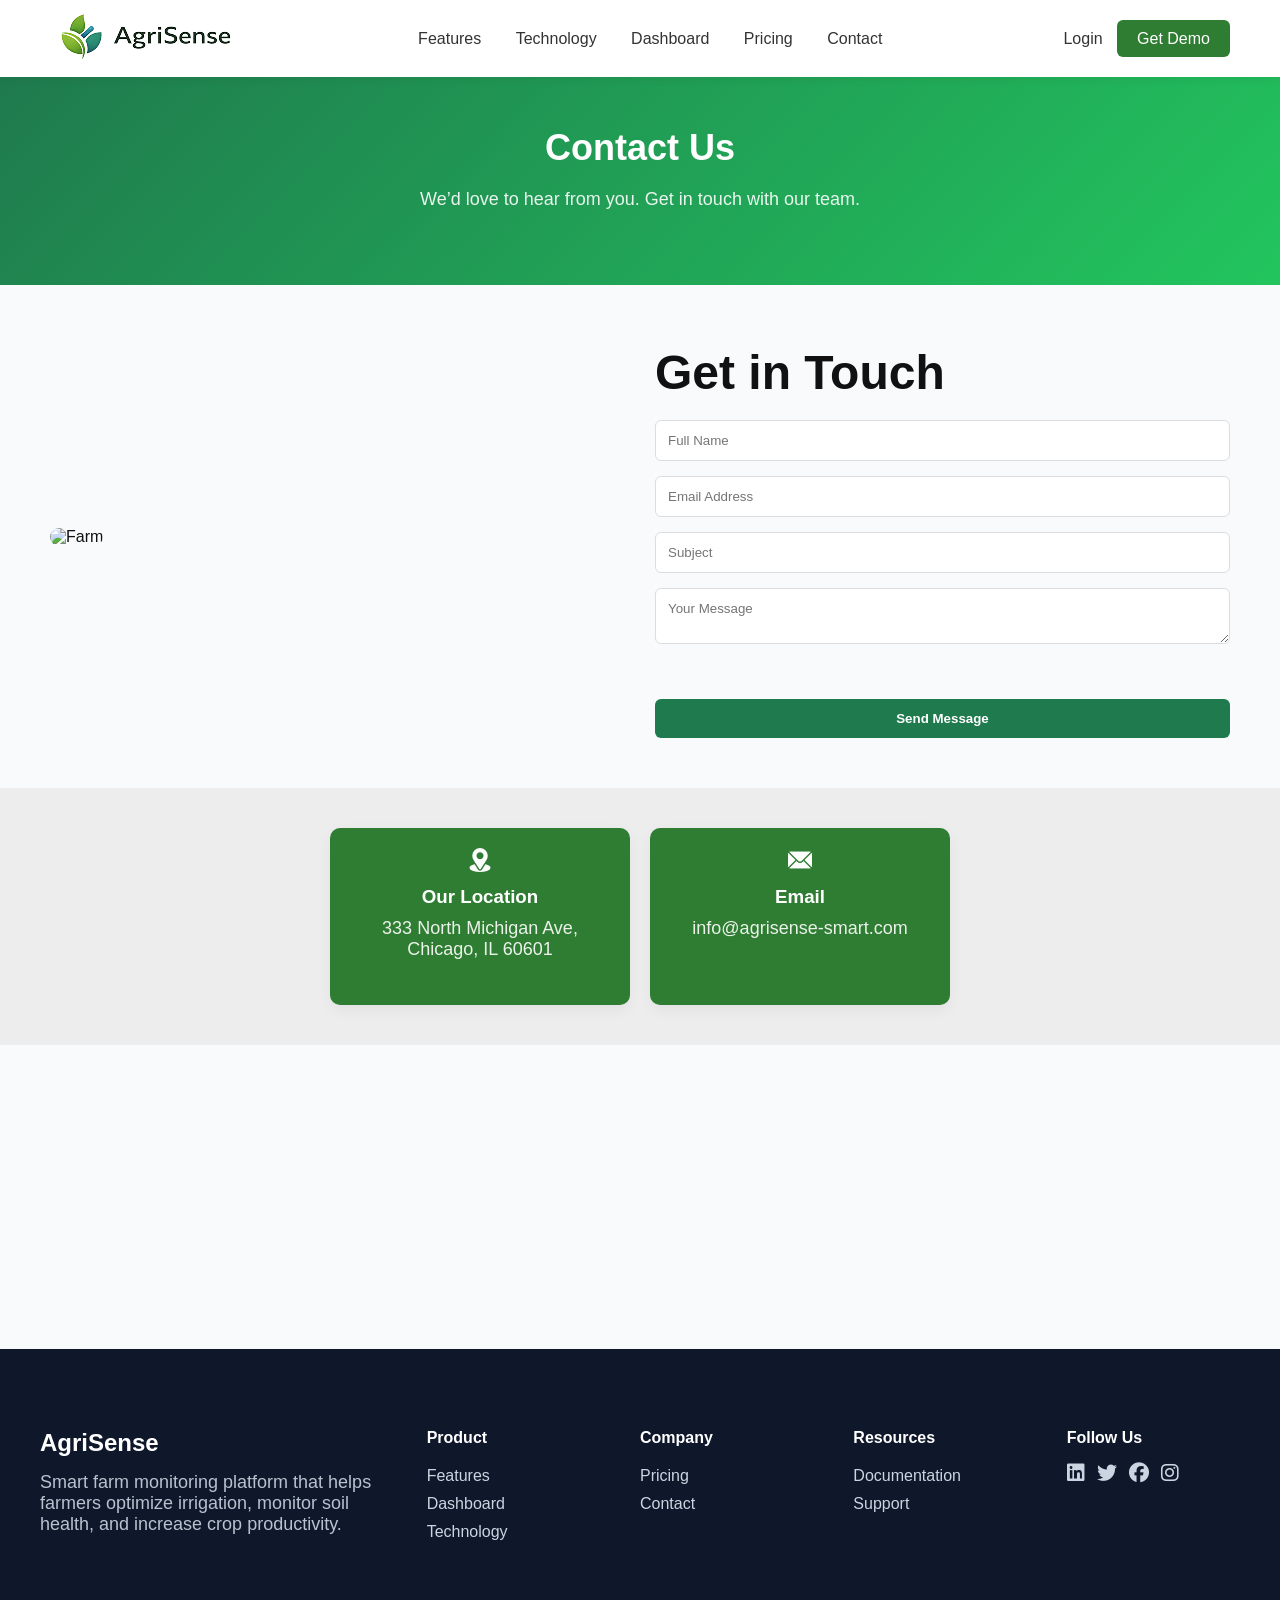
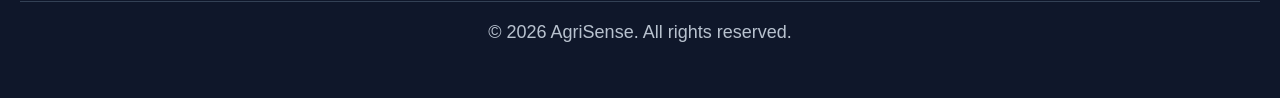
==== commit fb638c3f: "Update contact.html Reverted" ====
--- a/contact.html
+++ b/contact.html
@@ -67,7 +67,7 @@
         <div class="info-card">
             <img src="assets/images/location.png">
             <h3>Our Location</h3>
-            <p>333 North Michigan Ave, Chicago, Test again IL 60601</p>
+            <p>333 North Michigan Ave, Chicago, IL 60601</p>
         </div>
 
         <div class="info-card">
